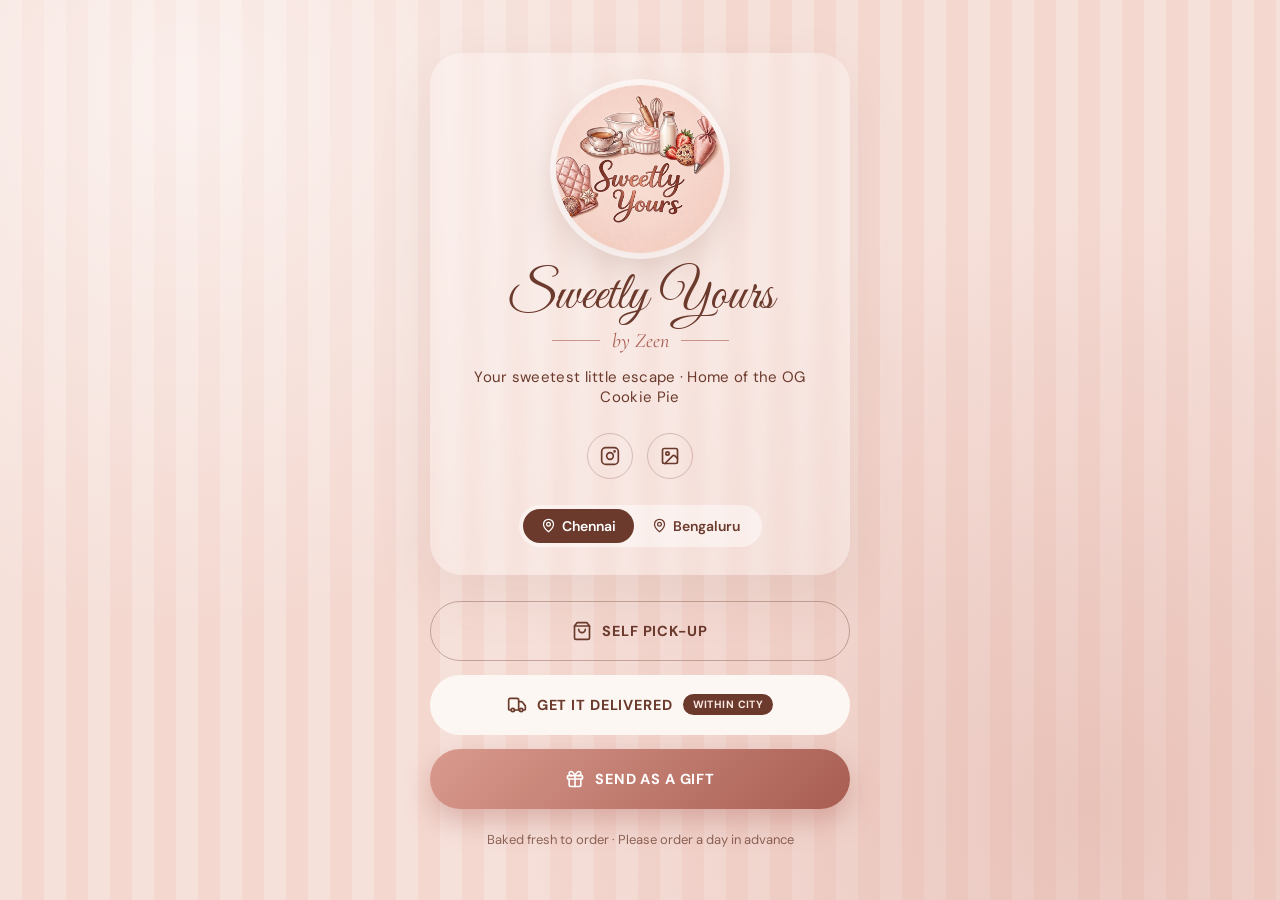
==== index.html @ 02afe691 "Add Sweetly Yours by Zeen ordering website Mobile-first static site modelled on the HKR Cafe orderin" ====
<!doctype html>
<html lang="en">
<head>
  <meta charset="utf-8">
  <meta name="viewport" content="width=device-width, initial-scale=1, viewport-fit=cover">
  <meta name="theme-color" content="#f4d8d0">
  <link rel="icon" href="assets/img/favicon.png">
  <link rel="preconnect" href="https://fonts.googleapis.com">
  <link rel="preconnect" href="https://fonts.gstatic.com" crossorigin>
  <link href="https://fonts.googleapis.com/css2?family=Cormorant+Garamond:ital,wght@0,600;0,700;1,500&family=DM+Sans:opsz,wght@9..40,400;9..40,500;9..40,600;9..40,700&family=Great+Vibes&display=swap" rel="stylesheet">
  <link rel="stylesheet" href="css/style.css">
  <title>Sweetly Yours by Zeen · Home of the OG Cookie Pie</title>
  <meta name="description" content="Sweetly Yours by Zeen: home of the OG Cookie Pie. Gooey cookie pies, cakes and handcrafted chocolates, baked fresh to order in Chennai and Bengaluru.">
  <meta property="og:title" content="Sweetly Yours by Zeen">
  <meta property="og:description" content="Your sweetest little escape. Home of the OG Cookie Pie.">
  <meta property="og:image" content="assets/img/og-cookie-pie-full.jpg">
</head>
<body data-page="landing">
  <main class="landing">
    <div class="landing__card">
      <img class="landing__logo" src="assets/img/logo.png" alt="Sweetly Yours logo">
      <h1 class="landing__name">Sweetly Yours</h1>
      <div class="landing__by">by Zeen</div>
      <p class="landing__tagline">Your sweetest little escape · Home of the OG Cookie Pie</p>
      <div class="landing__social">
        <a class="circle-btn" data-ig data-icon="instagram" href="#" target="_blank" rel="noopener" aria-label="Instagram"></a>
        <a class="circle-btn" data-icon="image" href="gallery.html" aria-label="Gallery"></a>
      </div>
      <div class="city-switch" role="group" aria-label="Choose your city"></div>
    </div>

    <nav class="mode-list" aria-label="How would you like your order?">
      <a class="mode-btn mode-btn--outline" data-mode="pickup" data-icon="bag" href="menu.html">Self Pick-up</a>
      <a class="mode-btn mode-btn--soft" data-mode="delivery" data-icon="truck" href="menu.html">Get it Delivered <span class="pill">Within city</span></a>
      <a class="mode-btn mode-btn--primary" data-mode="gift" data-icon="gift" href="menu.html">Send as a Gift</a>
    </nav>
    <p class="landing__note">Baked fresh to order · Please order a day in advance</p>
  </main>
  <script src="js/config.js"></script>
  <script src="js/app.js"></script>
</body>
</html>
---- css/style.css ----
:root {
  --blush: #f4d8d0;
  --blush-deep: #e9bfb3;
  --rose: #c77d70;
  --rose-dark: #a85d52;
  --cocoa: #6b3a2c;
  --cocoa-dark: #3f2018;
  --gold: #c9a24a;
  --cream: #fdf7f3;
  --paper: #ffffff;
  --ink: #2c1a14;
  --muted: #8a6f66;
  --line: #f0e2dc;
  --green: #2e7d32;
  --radius: 18px;
  --shadow: 0 10px 30px rgba(107, 58, 44, 0.12);
  --script: "Great Vibes", cursive;
  --serif: "Cormorant Garamond", Georgia, serif;
  --sans: "DM Sans", system-ui, -apple-system, sans-serif;
}

* { box-sizing: border-box; }
html { -webkit-text-size-adjust: 100%; scroll-behavior: smooth; }
body {
  margin: 0;
  font-family: var(--sans);
  color: var(--ink);
  background: var(--cream);
  -webkit-font-smoothing: antialiased;
}
img { max-width: 100%; display: block; }
a { color: inherit; }
button { font: inherit; color: inherit; cursor: pointer; border: 0; background: none; }
input, textarea, select { font: inherit; color: inherit; }
.icon { width: 20px; height: 20px; flex: none; }
.hidden { display: none !important; }

/* ---------- Landing ---------- */
.landing {
  min-height: 100vh;
  min-height: 100svh;
  display: flex;
  flex-direction: column;
  align-items: center;
  justify-content: center;
  padding: 40px 20px;
  text-align: center;
  background:
    radial-gradient(circle at 15% 10%, rgba(255,255,255,.55), transparent 40%),
    radial-gradient(circle at 85% 90%, rgba(199,125,112,.25), transparent 45%),
    repeating-linear-gradient(90deg, rgba(255,255,255,.22) 0 22px, transparent 22px 44px),
    var(--blush);
}
.landing__card {
  width: 100%;
  max-width: 420px;
  padding: 32px 20px 28px;
  border-radius: 32px;
  background: rgba(255, 255, 255, 0.28);
  backdrop-filter: blur(6px);
  -webkit-backdrop-filter: blur(6px);
  box-shadow: 0 20px 60px rgba(107, 58, 44, 0.08);
}
.landing__logo {
  width: 168px;
  height: 168px;
  margin: 0 auto;
  border-radius: 50%;
  box-shadow: 0 0 0 6px rgba(255,255,255,.6), 0 14px 40px rgba(107,58,44,.2);
}
.landing__name {
  margin: 18px 0 0;
  font-family: var(--script);
  font-weight: 400;
  font-size: 52px;
  line-height: 1;
  color: var(--cocoa);
}
.landing__by {
  display: flex;
  align-items: center;
  justify-content: center;
  gap: 12px;
  margin-top: 6px;
  font-family: var(--serif);
  font-style: italic;
  font-size: 20px;
  color: var(--rose-dark);
}
.landing__by::before, .landing__by::after {
  content: "";
  width: 48px;
  height: 1.5px;
  background: currentColor;
  opacity: .6;
}
.landing__tagline {
  margin: 14px 0 0;
  font-size: 15px;
  color: var(--cocoa);
  letter-spacing: .02em;
}
.landing__social {
  display: flex;
  justify-content: center;
  gap: 14px;
  margin: 26px 0 0;
}
.circle-btn {
  width: 46px;
  height: 46px;
  display: grid;
  place-items: center;
  border-radius: 50%;
  border: 1.5px solid rgba(107, 58, 44, 0.25);
  color: var(--cocoa);
  text-decoration: none;
  transition: background .2s;
}
.circle-btn:hover { background: rgba(255,255,255,.5); }

.city-switch {
  display: inline-flex;
  margin: 26px auto 0;
  padding: 4px;
  border-radius: 999px;
  background: rgba(255,255,255,.45);
}
.city-switch button {
  padding: 8px 18px;
  border-radius: 999px;
  font-size: 14px;
  font-weight: 600;
  color: var(--cocoa);
  display: inline-flex;
  align-items: center;
  gap: 6px;
}
.city-switch button[aria-pressed="true"] {
  background: var(--cocoa);
  color: #fff;
}

.mode-list {
  display: grid;
  gap: 14px;
  width: 100%;
  max-width: 420px;
  margin: 26px auto 0;
}
.mode-btn {
  display: flex;
  align-items: center;
  justify-content: center;
  gap: 10px;
  min-height: 60px;
  padding: 12px 22px;
  border-radius: 999px;
  font-weight: 700;
  font-size: 14.5px;
  letter-spacing: .06em;
  text-transform: uppercase;
  text-decoration: none;
  transition: transform .15s, box-shadow .2s;
}
.mode-btn:active { transform: scale(.98); }
.mode-btn--outline {
  border: 1.5px solid rgba(107, 58, 44, 0.35);
  color: var(--cocoa);
}
.mode-btn--soft {
  background: var(--cream);
  color: var(--cocoa);
}
.mode-btn--primary {
  color: #fff;
  background: linear-gradient(135deg, #d99a8d, var(--rose-dark));
  box-shadow: 0 12px 28px rgba(168, 93, 82, 0.35);
}
.mode-btn .pill {
  padding: 4px 10px;
  border-radius: 999px;
  background: var(--cocoa);
  color: #fbe9e3;
  font-size: 10.5px;
  letter-spacing: .04em;
}
.landing__note {
  margin: 22px 0 0;
  font-size: 13px;
  color: var(--cocoa);
  opacity: .75;
}

/* ---------- Menu header ---------- */
.topbar {
  position: sticky;
  top: 0;
  z-index: 30;
  background: var(--blush);
  background-image: repeating-linear-gradient(90deg, rgba(255,255,255,.18) 0 18px, transparent 18px 36px);
  padding: 12px 16px 0;
  box-shadow: 0 2px 12px rgba(107,58,44,.06);
}
.topbar__inner, .container {
  max-width: 980px;
  margin: 0 auto;
}
.topbar__row {
  display: flex;
  align-items: center;
  gap: 10px;
}
.brand {
  display: flex;
  align-items: center;
  gap: 10px;
  margin-right: auto;
  text-decoration: none;
  min-width: 0;
}
.brand img {
  width: 44px;
  height: 44px;
  border-radius: 50%;
  box-shadow: 0 0 0 2px rgba(255,255,255,.7);
}
.brand__text { display: flex; flex-direction: column; line-height: 1; min-width: 0; }
.brand__name { font-family: var(--script); font-size: 30px; color: var(--cocoa); white-space: nowrap; }
.brand__by { font-family: var(--serif); font-style: italic; font-size: 13px; color: var(--rose-dark); margin-top: 2px; }

.head-btn {
  height: 44px;
  min-width: 44px;
  display: inline-flex;
  align-items: center;
  justify-content: center;
  gap: 6px;
  padding: 0 12px;
  border-radius: 999px;
  background: rgba(255,255,255,.4);
  color: var(--cocoa);
  font-weight: 600;
  font-size: 14px;
  text-decoration: none;
  position: relative;
}
.head-btn--outline { background: transparent; border: 1.5px solid rgba(107,58,44,.25); }
.badge-count {
  position: absolute;
  top: -4px;
  right: -4px;
  min-width: 20px;
  height: 20px;
  padding: 0 5px;
  border-radius: 999px;
  background: var(--cocoa);
  color: #fff;
  font-size: 11px;
  font-weight: 700;
  display: grid;
  place-items: center;
}

.search-row {
  display: flex;
  gap: 10px;
  margin-top: 14px;
}
.search {
  flex: 1;
  display: flex;
  align-items: center;
  gap: 8px;
  height: 48px;
  padding: 0 16px;
  border-radius: 999px;
  background: rgba(255,255,255,.55);
  color: var(--cocoa);
}
.search input {
  flex: 1;
  min-width: 0;
  border: 0;
  outline: 0;
  background: transparent;
  font-size: 15px;
}
.search input::placeholder { color: var(--rose-dark); opacity: .8; }

.filter-wrap { position: relative; }
.filter-btn {
  width: 48px;
  height: 48px;
  display: grid;
  place-items: center;
  border-radius: 14px;
  background: rgba(255,255,255,.55);
  color: var(--cocoa);
}
.filter-btn[aria-expanded="true"] { background: var(--cocoa); color: #fff; }
.filter-menu {
  position: absolute;
  right: 0;
  top: 56px;
  width: 220px;
  padding: 8px;
  border-radius: 16px;
  background: var(--paper);
  box-shadow: var(--shadow);
  z-index: 5;
}
.filter-menu p { margin: 6px 10px; font-size: 12px; font-weight: 700; color: var(--muted); text-transform: uppercase; letter-spacing: .06em; }
.filter-menu button {
  display: flex;
  width: 100%;
  padding: 10px;
  border-radius: 10px;
  text-align: left;
  font-size: 14px;
}
.filter-menu button[aria-checked="true"] { background: var(--blush); color: var(--cocoa); font-weight: 600; }

.tabs {
  display: flex;
  gap: 10px;
  overflow-x: auto;
  padding: 14px 0;
  scrollbar-width: none;
}
.tabs::-webkit-scrollbar { display: none; }
.tab {
  flex: none;
  padding: 10px 20px;
  border-radius: 999px;
  border: 1.5px solid rgba(255,255,255,.75);
  color: #fff;
  font-weight: 600;
  font-size: 14.5px;
  background: rgba(168,93,82,.72);
}
.tab[aria-selected="true"] { background: #fff; color: var(--cocoa); border-color: #fff; }

/* ---------- Banner slider ---------- */
main { padding: 16px; }
.slider { position: relative; margin-top: 4px; }
.slides {
  display: flex;
  overflow-x: auto;
  scroll-snap-type: x mandatory;
  border-radius: var(--radius);
  scrollbar-width: none;
}
.slides::-webkit-scrollbar { display: none; }
.slide {
  flex: 0 0 100%;
  scroll-snap-align: start;
  display: grid;
  grid-template-columns: 1.3fr 1fr;
  min-height: 200px;
  background:
    repeating-linear-gradient(90deg, #fbe7e1 0 26px, #fff6f3 26px 52px);
  text-decoration: none;
  cursor: pointer;
  text-align: left;
}
.slide__text {
  padding: 22px 18px 22px 22px;
  display: flex;
  flex-direction: column;
  justify-content: center;
}
.slide__eyebrow { font-size: 11.5px; font-weight: 700; letter-spacing: .08em; text-transform: uppercase; color: var(--rose-dark); }
.slide__title { margin: 6px 0; font-family: var(--script); font-size: 40px; line-height: 1; color: var(--cocoa); font-weight: 400; }
.slide__desc { margin: 0; font-size: 13.5px; color: var(--cocoa); }
.slide__cta { margin-top: 12px; align-self: flex-start; padding: 7px 14px; border-radius: 999px; background: var(--cocoa); color: #fff; font-size: 12.5px; font-weight: 700; letter-spacing: .04em; }
.slide__img { position: relative; overflow: hidden; }
.slide__img img { position: absolute; inset: 0; width: 100%; height: 100%; object-fit: cover; }
.dots { display: flex; justify-content: center; gap: 6px; margin-top: 10px; }
.dots span { width: 6px; height: 6px; border-radius: 3px; background: var(--blush-deep); transition: width .2s; }
.dots span.on { width: 18px; background: var(--rose-dark); }

.mode-chip-row { display: flex; align-items: center; gap: 12px; margin: 18px 0 6px; flex-wrap: wrap; }
.mode-chip {
  display: inline-flex;
  align-items: center;
  gap: 8px;
  padding: 9px 16px;
  border-radius: 999px;
  border: 1.5px solid var(--blush-deep);
  background: #fff3ef;
  color: var(--rose-dark);
  font-weight: 700;
  font-size: 13.5px;
  letter-spacing: .05em;
  text-transform: uppercase;
}
.link { color: var(--muted); font-size: 14px; text-decoration: underline; text-underline-offset: 3px; }

/* ---------- Menu sections ---------- */
.section { margin-top: 26px; }
.section__head {
  display: flex;
  align-items: center;
  width: 100%;
  padding: 8px 0;
  text-align: left;
}
.section__title { margin: 0; font-family: var(--serif); font-size: 28px; font-weight: 700; color: var(--ink); }
.section__count { margin-left: auto; color: var(--muted); font-size: 15px; display: inline-flex; align-items: center; gap: 10px; }
.section__count svg { transition: transform .2s; }
.section.collapsed .section__count svg { transform: rotate(-90deg); }
.section.collapsed .cards { display: none; }
.cards { display: grid; gap: 16px; margin-top: 10px; }
@media (min-width: 760px) { .cards { grid-template-columns: 1fr 1fr; } }

.card {
  display: flex;
  gap: 14px;
  padding: 18px;
  border-radius: var(--radius);
  background: var(--paper);
  border: 1px solid var(--line);
  scroll-margin-top: 220px;
}
.card.flash { animation: flash 1.4s ease; }
@keyframes flash { 0%, 60% { box-shadow: 0 0 0 3px var(--rose); } 100% { box-shadow: 0 0 0 0 transparent; } }
.card__body { flex: 1; min-width: 0; display: flex; flex-direction: column; }
.tag {
  align-self: flex-start;
  display: inline-flex;
  align-items: center;
  gap: 4px;
  padding: 4px 8px;
  border-radius: 6px;
  font-size: 12px;
  font-weight: 700;
  letter-spacing: .04em;
  text-transform: uppercase;
  margin-bottom: 8px;
}
.tag svg { width: 14px; height: 14px; }
.tag--bestseller { background: #fde8e6; color: #c0392b; }
.tag--new { background: #fff1e0; color: #d35400; }
.tag--gifting { background: #f3e5f5; color: #7b1fa2; }
.tag--signature { background: #f8efd9; color: #9a7520; }
.card__name { margin: 0; font-size: 17.5px; font-weight: 600; line-height: 1.3; }
.card__desc {
  margin: 6px 0 0;
  color: var(--muted);
  font-size: 14.5px;
  line-height: 1.5;
  display: -webkit-box;
  -webkit-line-clamp: 2;
  -webkit-box-orient: vertical;
  overflow: hidden;
}
.card__price { margin-top: auto; padding-top: 12px; display: flex; align-items: center; gap: 8px; flex-wrap: wrap; }
.price { font-size: 19px; font-weight: 700; }
.price-to { color: var(--muted); font-size: 15px; }
.opts-tag { padding: 3px 9px; border-radius: 6px; background: #fdecea; color: var(--rose); font-size: 13px; font-weight: 600; }
.card__media { position: relative; flex: none; width: 140px; padding-bottom: 18px; }
.card__media img {
  width: 140px;
  height: 140px;
  object-fit: cover;
  border-radius: 14px;
  background: var(--blush);
  cursor: pointer;
}
.add-btn {
  position: absolute;
  left: 50%;
  bottom: 0;
  transform: translateX(-50%);
  width: 108px;
  height: 40px;
  border-radius: 999px;
  background: #fff;
  border: 1.5px solid var(--rose);
  color: var(--rose);
  font-weight: 700;
  letter-spacing: .06em;
  box-shadow: 0 4px 12px rgba(199,125,112,.18);
}
.add-btn:hover { background: #fff3ef; }
.add-btn .in-cart { font-size: 12px; }
.empty { margin: 40px 0; text-align: center; color: var(--muted); }

@media (max-width: 400px) {
  .card { padding: 14px; gap: 10px; }
  .card__media, .card__media img { width: 118px; }
  .card__media img { height: 118px; }
  .add-btn { width: 96px; }
  .brand__name { font-size: 26px; }
  .head-btn span.lbl { display: none; }
}

/* ---------- Floating cart bar ---------- */
.cart-bar {
  position: fixed;
  left: 16px;
  right: 16px;
  bottom: 16px;
  z-index: 25;
  max-width: 560px;
  margin: 0 auto;
  display: flex;
  align-items: center;
  justify-content: space-between;
  padding: 14px 20px;
  border-radius: 18px;
  background: var(--cocoa);
  color: #fff;
  box-shadow: 0 14px 34px rgba(63,32,24,.35);
  font-weight: 600;
}
.cart-bar small { display: block; font-weight: 400; opacity: .8; font-size: 12.5px; }
.cart-bar__go { display: inline-flex; align-items: center; gap: 6px; }
body.has-cart-bar footer { padding-bottom: 110px; }

/* ---------- Sheets / modals ---------- */
.overlay {
  position: fixed;
  inset: 0;
  z-index: 50;
  background: rgba(44, 26, 20, 0.5);
  display: flex;
  align-items: flex-end;
  justify-content: center;
  animation: fade .2s ease;
}
@keyframes fade { from { opacity: 0; } }
@keyframes up { from { transform: translateY(40px); opacity: .4; } }
.sheet {
  width: 100%;
  max-width: 560px;
  max-height: 92vh;
  max-height: 92svh;
  display: flex;
  flex-direction: column;
  border-radius: 24px 24px 0 0;
  background: var(--paper);
  animation: up .25s ease;
}
@media (min-width: 640px) {
  .overlay { align-items: center; padding: 20px; }
  .sheet { border-radius: 24px; }
}
.sheet__head {
  display: flex;
  align-items: center;
  gap: 10px;
  padding: 18px 20px 12px;
  border-bottom: 1px solid var(--line);
}
.sheet__head h2 { margin: 0; font-family: var(--serif); font-size: 26px; flex: 1; }
.close-btn { width: 38px; height: 38px; display: grid; place-items: center; border-radius: 50%; background: var(--cream); }
.sheet__body { padding: 16px 20px; overflow-y: auto; flex: 1; }
.sheet__foot { padding: 14px 20px calc(14px + env(safe-area-inset-bottom)); border-top: 1px solid var(--line); }

.product-hero { width: 100%; aspect-ratio: 16 / 10; object-fit: cover; border-radius: 16px; }
.product-desc { color: var(--muted); line-height: 1.55; font-size: 14.5px; }
.opt-group { margin-top: 18px; }
.opt-group h3 { margin: 0 0 10px; font-size: 15px; display: flex; justify-content: space-between; }
.opt-group h3 small { color: var(--muted); font-weight: 500; font-size: 12px; }
.opt {
  display: flex;
  align-items: center;
  gap: 12px;
  padding: 12px 14px;
  border: 1.5px solid var(--line);
  border-radius: 14px;
  margin-bottom: 8px;
  cursor: pointer;
}
.opt:has(input:checked) { border-color: var(--rose); background: #fff7f4; }
.opt input { accent-color: var(--rose-dark); width: 18px; height: 18px; margin: 0; }
.opt span { flex: 1; }
.opt b { font-weight: 600; }

.qty { display: inline-flex; align-items: center; border: 1.5px solid var(--blush-deep); border-radius: 999px; }
.qty button { width: 38px; height: 38px; font-size: 20px; color: var(--rose-dark); }
.qty span { min-width: 26px; text-align: center; font-weight: 700; }
.qty--sm button { width: 32px; height: 32px; font-size: 18px; }
.foot-row { display: flex; align-items: center; gap: 12px; }
.btn {
  flex: 1;
  display: inline-flex;
  align-items: center;
  justify-content: center;
  gap: 8px;
  min-height: 52px;
  padding: 0 20px;
  border-radius: 999px;
  background: var(--cocoa);
  color: #fff;
  font-weight: 700;
  font-size: 15px;
  text-decoration: none;
}
.btn--wa { background: #1f9d55; }
.btn--ig { background: linear-gradient(90deg, #c13584, #e1306c, #f77737); }
.btn:disabled { opacity: .5; cursor: not-allowed; }

.cart-item { display: flex; gap: 12px; padding: 12px 0; border-bottom: 1px solid var(--line); }
.cart-item img { width: 64px; height: 64px; border-radius: 12px; object-fit: cover; }
.cart-item__info { flex: 1; min-width: 0; }
.cart-item__name { margin: 0; font-weight: 600; font-size: 15px; }
.cart-item__opts { margin: 2px 0 8px; color: var(--muted); font-size: 13px; }
.cart-item__row { display: flex; align-items: center; justify-content: space-between; }
.summary { display: flex; justify-content: space-between; margin: 14px 0 4px; font-size: 16px; font-weight: 700; }
.fine { color: var(--muted); font-size: 12.5px; line-height: 1.5; margin: 4px 0 0; }

.form { display: grid; gap: 12px; margin-top: 18px; }
.form h3 { margin: 8px 0 0; font-family: var(--serif); font-size: 22px; }
.field { display: grid; gap: 6px; }
.field label { font-size: 13px; font-weight: 600; color: var(--cocoa); }
.field input, .field textarea, .field select {
  width: 100%;
  padding: 12px 14px;
  border: 1.5px solid var(--line);
  border-radius: 12px;
  background: var(--cream);
  outline: 0;
  font-size: 15px;
}
.field input:focus, .field textarea:focus, .field select:focus { border-color: var(--rose); background: #fff; }
.field textarea { min-height: 70px; resize: vertical; }
.field-row { display: grid; grid-template-columns: 1fr 1fr; gap: 12px; }
.seg { display: flex; gap: 6px; flex-wrap: wrap; }
.seg button { padding: 9px 14px; border-radius: 999px; border: 1.5px solid var(--line); font-size: 13.5px; font-weight: 600; color: var(--cocoa); }
.seg button[aria-pressed="true"] { border-color: var(--cocoa); background: var(--cocoa); color: #fff; }
.error { color: #c0392b; font-size: 13px; margin: 0; }

.toast {
  position: fixed;
  left: 50%;
  bottom: 90px;
  z-index: 60;
  transform: translateX(-50%);
  padding: 12px 18px;
  border-radius: 999px;
  background: var(--ink);
  color: #fff;
  font-size: 14px;
  box-shadow: var(--shadow);
  animation: up .2s ease;
  max-width: calc(100% - 32px);
  text-align: center;
}

/* ---------- Footer ---------- */
footer {
  margin-top: 40px;
  padding: 32px 20px 24px;
  background: var(--paper);
  border-top: 1px solid var(--line);
  font-size: 14.5px;
}
.foot-brand { display: flex; align-items: center; gap: 10px; text-decoration: none; }
.foot-brand img { width: 48px; height: 48px; border-radius: 50%; }
.foot-grid { display: grid; grid-template-columns: 1fr 1fr; gap: 24px; margin-top: 22px; }
@media (max-width: 520px) { .foot-grid { grid-template-columns: 1fr; } }
.foot-grid h4, .foot-contact h4 { margin: 0 0 8px; font-size: 13px; letter-spacing: .08em; text-transform: uppercase; color: var(--muted); }
.foot-grid p { margin: 0; color: var(--muted); line-height: 1.6; }
.foot-contact { margin-top: 22px; }
.foot-links { display: flex; flex-wrap: wrap; gap: 10px 22px; margin-top: 10px; }
.foot-links a { display: inline-flex; align-items: center; gap: 6px; color: var(--rose-dark); text-decoration: none; }
.foot-links--muted a { color: var(--muted); font-size: 13.5px; }
.foot-bottom {
  display: flex;
  justify-content: space-between;
  flex-wrap: wrap;
  gap: 8px;
  margin-top: 22px;
  padding-top: 16px;
  border-top: 1px solid var(--line);
  color: var(--muted);
  font-size: 13.5px;
}

/* ---------- Gallery & policies ---------- */
.page-title { font-family: var(--script); font-weight: 400; font-size: 48px; color: var(--cocoa); margin: 10px 0 4px; }
.page-sub { margin: 0 0 20px; color: var(--muted); }
.gallery { columns: 2 220px; column-gap: 12px; }
.gallery button { display: block; width: 100%; margin-bottom: 12px; break-inside: avoid; border-radius: 16px; overflow: hidden; }
.gallery img { width: 100%; transition: transform .3s; }
.gallery button:hover img { transform: scale(1.03); }
.lightbox { position: fixed; inset: 0; z-index: 60; background: rgba(20,10,8,.9); display: grid; place-items: center; padding: 20px; }
.lightbox img { max-height: 90vh; border-radius: 12px; }
.lightbox .close-btn { position: absolute; top: 16px; right: 16px; }
.policy { background: var(--paper); border: 1px solid var(--line); border-radius: var(--radius); padding: 20px; margin-bottom: 16px; scroll-margin-top: 100px; }
.policy h2 { margin: 0 0 8px; font-family: var(--serif); font-size: 26px; }
.policy p, .policy li { color: var(--muted); line-height: 1.65; }
.back-link { display: inline-flex; align-items: center; gap: 6px; color: var(--cocoa); font-weight: 600; text-decoration: none; }
.cart-bar__go svg { order: 2; }
.sheet__foot > .btn { width: 100%; }
@media (max-width: 480px) {
  .slide { min-height: 180px; }
  .slide__text { padding: 18px 12px 18px 16px; }
  .slide__title { font-size: 32px; }
  .slide__desc { font-size: 12.5px; }
}
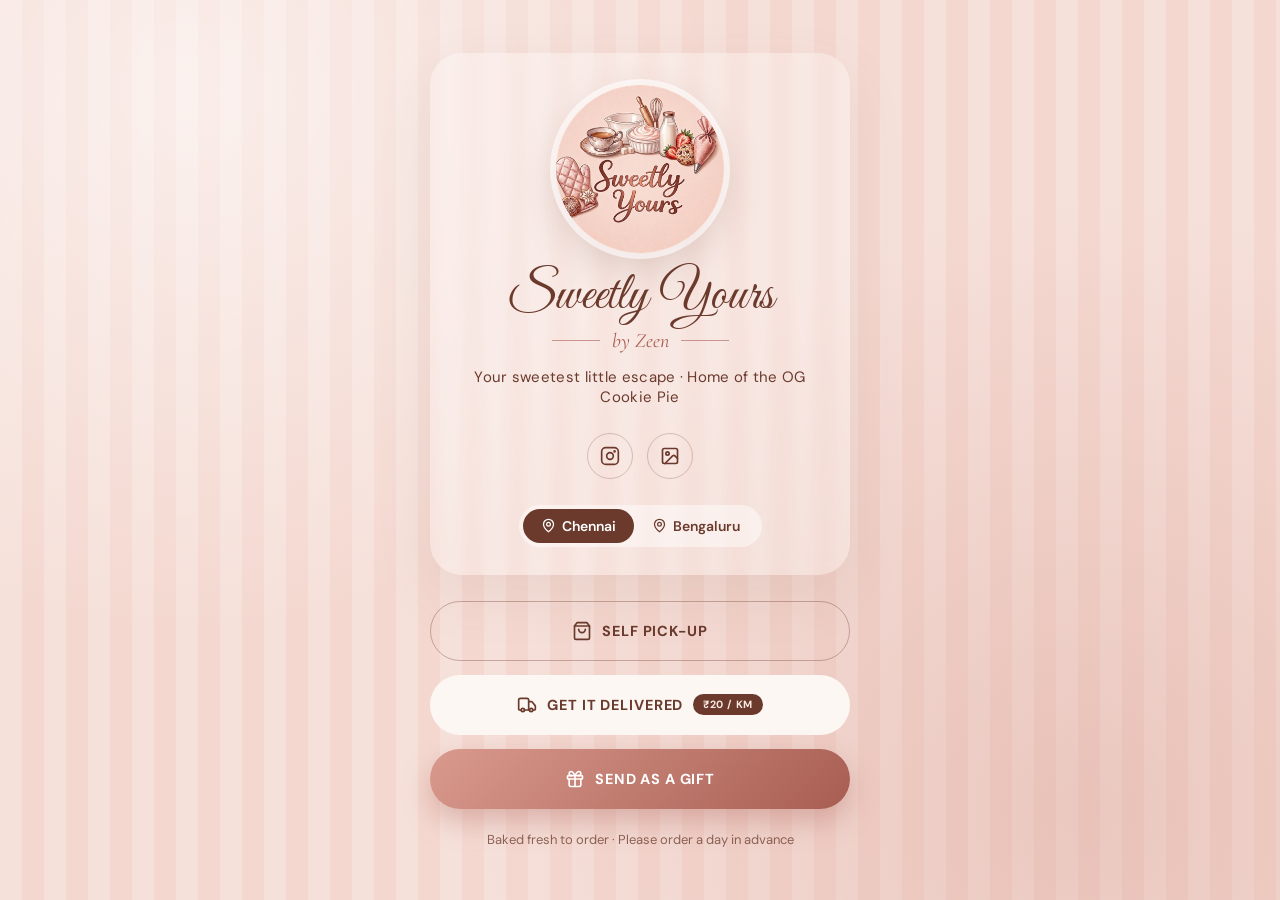
==== commit 3568cdca: "Add distance-based delivery charge with map location picker Customers pin their delivery spot (searc" ====
--- a/index.html
+++ b/index.html
@@ -31,7 +31,7 @@
 
     <nav class="mode-list" aria-label="How would you like your order?">
       <a class="mode-btn mode-btn--outline" data-mode="pickup" data-icon="bag" href="menu.html">Self Pick-up</a>
-      <a class="mode-btn mode-btn--soft" data-mode="delivery" data-icon="truck" href="menu.html">Get it Delivered <span class="pill">Within city</span></a>
+      <a class="mode-btn mode-btn--soft" data-mode="delivery" data-icon="truck" href="menu.html">Get it Delivered <span class="pill" data-rate-pill>₹20 / km</span></a>
       <a class="mode-btn mode-btn--primary" data-mode="gift" data-icon="gift" href="menu.html">Send as a Gift</a>
     </nav>
     <p class="landing__note">Baked fresh to order · Please order a day in advance</p>
--- a/css/style.css
+++ b/css/style.css
@@ -702,3 +702,24 @@
   .slide__title { font-size: 32px; }
   .slide__desc { font-size: 12.5px; }
 }
+
+/* ---------- Delivery location picker ---------- */
+.summary--sub { margin: 6px 0 0; font-size: 14.5px; font-weight: 500; color: var(--muted); }
+.summary--sub + .summary:not(.summary--sub) { margin-top: 8px; padding-top: 10px; border-top: 1px dashed var(--line); }
+.loc-search { display: flex; gap: 8px; }
+.loc-search input { flex: 1; min-width: 0; }
+.loc-btn { width: 48px; flex: none; display: grid; place-items: center; border-radius: 12px; background: var(--cocoa); color: #fff; }
+.loc-results { display: grid; gap: 4px; padding: 6px; border: 1.5px solid var(--line); border-radius: 12px; background: #fff; }
+.loc-results button { display: flex; gap: 8px; align-items: flex-start; padding: 8px; border-radius: 8px; text-align: left; font-size: 13.5px; line-height: 1.4; }
+.loc-results button:hover { background: var(--cream); }
+.loc-results svg { width: 16px; height: 16px; margin-top: 2px; color: var(--rose); }
+.loc-results .fine { margin: 4px 6px; }
+.loc-gps { justify-self: start; display: inline-flex; align-items: center; gap: 6px; padding: 8px 14px; border-radius: 999px; border: 1.5px solid var(--blush-deep); color: var(--rose-dark); font-weight: 600; font-size: 13.5px; }
+.loc-gps svg { width: 16px; height: 16px; }
+.map { height: 240px; border-radius: 14px; overflow: hidden; background: var(--blush); border: 1.5px solid var(--line); z-index: 0; }
+.loc-info { margin: 0; font-size: 13.5px; line-height: 1.5; color: var(--cocoa); }
+.loc-info span { color: var(--muted); }
+.map-pin { color: var(--rose-dark); }
+.map-pin svg { width: 36px; height: 36px; fill: #fff; filter: drop-shadow(0 2px 3px rgba(0,0,0,.35)); }
+.map-kitchen { display: grid; place-items: center; border-radius: 50%; background: var(--cocoa); color: #fff; box-shadow: 0 0 0 3px #fff, 0 2px 6px rgba(0,0,0,.3); }
+.map-kitchen svg { width: 18px; height: 18px; }
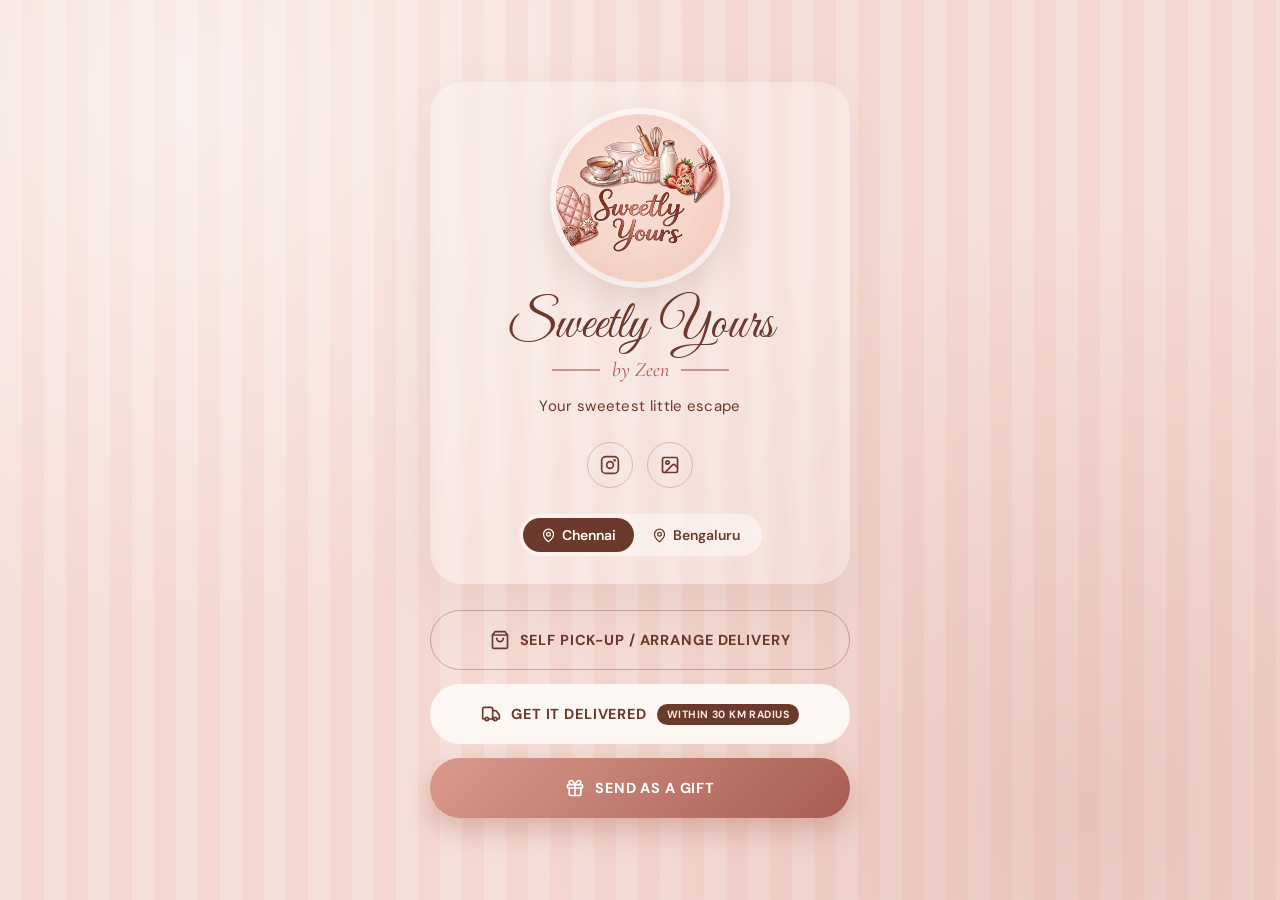
==== commit 83518331: "Apply Zeen's requested changes - Home: Self Pick-up / Arrange Delivery, 'Within 30 km radius' badge," ====
--- a/index.html
+++ b/index.html
@@ -21,7 +21,7 @@
       <img class="landing__logo" src="assets/img/logo.png" alt="Sweetly Yours logo">
       <h1 class="landing__name">Sweetly Yours</h1>
       <div class="landing__by">by Zeen</div>
-      <p class="landing__tagline">Your sweetest little escape · Home of the OG Cookie Pie</p>
+      <p class="landing__tagline">Your sweetest little escape</p>
       <div class="landing__social">
         <a class="circle-btn" data-ig data-icon="instagram" href="#" target="_blank" rel="noopener" aria-label="Instagram"></a>
         <a class="circle-btn" data-icon="image" href="gallery.html" aria-label="Gallery"></a>
@@ -30,11 +30,10 @@
     </div>
 
     <nav class="mode-list" aria-label="How would you like your order?">
-      <a class="mode-btn mode-btn--outline" data-mode="pickup" data-icon="bag" href="menu.html">Self Pick-up</a>
-      <a class="mode-btn mode-btn--soft" data-mode="delivery" data-icon="truck" href="menu.html">Get it Delivered <span class="pill" data-rate-pill>₹20 / km</span></a>
+      <a class="mode-btn mode-btn--outline" data-mode="pickup" data-icon="bag" href="menu.html">Self Pick-up / Arrange Delivery</a>
+      <a class="mode-btn mode-btn--soft" data-mode="delivery" data-icon="truck" href="menu.html">Get it Delivered <span class="pill" data-rate-pill>Within 30 km radius</span></a>
       <a class="mode-btn mode-btn--primary" data-mode="gift" data-icon="gift" href="menu.html">Send as a Gift</a>
     </nav>
-    <p class="landing__note">Baked fresh to order · Please order a day in advance</p>
   </main>
   <script src="js/config.js"></script>
   <script src="js/app.js"></script>
--- a/css/style.css
+++ b/css/style.css
@@ -716,10 +716,173 @@
 .loc-results .fine { margin: 4px 6px; }
 .loc-gps { justify-self: start; display: inline-flex; align-items: center; gap: 6px; padding: 8px 14px; border-radius: 999px; border: 1.5px solid var(--blush-deep); color: var(--rose-dark); font-weight: 600; font-size: 13.5px; }
 .loc-gps svg { width: 16px; height: 16px; }
-.map { height: 240px; border-radius: 14px; overflow: hidden; background: var(--blush); border: 1.5px solid var(--line); z-index: 0; }
 .loc-info { margin: 0; font-size: 13.5px; line-height: 1.5; color: var(--cocoa); }
 .loc-info span { color: var(--muted); }
-.map-pin { color: var(--rose-dark); }
-.map-pin svg { width: 36px; height: 36px; fill: #fff; filter: drop-shadow(0 2px 3px rgba(0,0,0,.35)); }
-.map-kitchen { display: grid; place-items: center; border-radius: 50%; background: var(--cocoa); color: #fff; box-shadow: 0 0 0 3px #fff, 0 2px 6px rgba(0,0,0,.3); }
-.map-kitchen svg { width: 18px; height: 18px; }
+
+/* ---------- Order placed sheet ---------- */
+.sent { text-align: center; padding: 8px 0 4px; }
+.sent__icon { width: 64px; height: 64px; margin: 0 auto; display: grid; place-items: center; border-radius: 50%; background: var(--blush); color: var(--cocoa); }
+.sent__icon svg { width: 30px; height: 30px; }
+.sent h3 { margin: 14px 0 4px; font-family: var(--serif); font-size: 28px; }
+.sent__id { margin: 0 0 8px; font-size: 15px; }
+.sent__id b { letter-spacing: .04em; color: var(--cocoa); }
+.sent__track { display: inline-flex; align-items: center; gap: 8px; margin-top: 14px; padding: 10px 16px; border-radius: 999px; border: 1.5px solid var(--blush-deep); color: var(--rose-dark); font-weight: 600; text-decoration: none; }
+.btn--light { background: var(--cream); color: var(--cocoa); border: 1.5px solid var(--line); }
+.chip-btn { display: inline-flex; align-items: center; gap: 6px; padding: 9px 14px; border-radius: 999px; border: 1.5px solid var(--line); background: #fff; color: var(--cocoa); font-weight: 600; font-size: 13.5px; text-decoration: none; }
+.chip-btn svg { width: 16px; height: 16px; }
+.chip-btn--wa { border-color: #1f9d55; color: #1f9d55; }
+.sr { position: absolute; width: 1px; height: 1px; overflow: hidden; clip: rect(0 0 0 0); }
+
+/* ---------- Order status page ---------- */
+.track { padding-top: 20px; max-width: 640px; }
+.track-status { text-align: center; padding: 28px 20px; border-radius: 24px; background: repeating-linear-gradient(90deg, #fbe7e1 0 26px, #fff6f3 26px 52px); }
+.track-status__icon { width: 72px; height: 72px; margin: 0 auto; display: grid; place-items: center; border-radius: 50%; background: var(--cocoa); color: #fff; box-shadow: 0 0 0 6px rgba(255,255,255,.8); }
+.track-status__icon svg { width: 34px; height: 34px; }
+.track-status--placed .track-status__icon { background: var(--gold); }
+.track-status--completed .track-status__icon { background: var(--rose-dark); }
+.track-status--cancelled { background: #f6efed; }
+.track-status--cancelled .track-status__icon { background: #9e8a84; }
+.track-status__id { margin: 14px 0 0; font-size: 12.5px; font-weight: 700; letter-spacing: .08em; text-transform: uppercase; color: var(--rose-dark); }
+.track-status h1 { margin: 4px 0 6px; font-family: var(--script); font-weight: 400; font-size: 46px; line-height: 1.1; color: var(--cocoa); }
+.track-status p { margin: 0; color: var(--cocoa); }
+.owner-note { margin: 16px auto 0; max-width: 440px; padding: 12px 16px; border-radius: 14px; background: #fff; text-align: left; color: var(--ink); font-size: 14.5px; line-height: 1.5; }
+.owner-note b { display: block; font-size: 12px; letter-spacing: .06em; text-transform: uppercase; color: var(--rose-dark); margin-bottom: 4px; }
+
+.steps { list-style: none; margin: 22px 0 0; padding: 0 4px; }
+.steps li { position: relative; display: flex; align-items: flex-start; gap: 14px; padding-bottom: 18px; color: var(--muted); }
+.steps li:not(:last-child)::before { content: ""; position: absolute; left: 15px; top: 32px; bottom: 0; width: 2px; background: var(--line); }
+.steps li.done:not(:last-child)::before { background: var(--rose); }
+.steps__dot { flex: none; width: 32px; height: 32px; display: grid; place-items: center; border-radius: 50%; background: #fff; border: 2px solid var(--line); }
+.steps__dot svg { width: 16px; height: 16px; }
+.steps li.done .steps__dot { background: var(--rose); border-color: var(--rose); color: #fff; }
+.steps li.current .steps__dot { background: var(--cocoa); border-color: var(--cocoa); color: #fff; box-shadow: 0 0 0 5px var(--blush); }
+.steps li.current, .steps li.done { color: var(--ink); }
+.steps__label { padding-top: 5px; font-weight: 600; font-size: 15px; }
+.steps__label small { display: block; font-weight: 400; font-size: 12.5px; color: var(--muted); margin-top: 2px; }
+.track-actions { display: flex; flex-wrap: wrap; gap: 8px; margin: 4px 0 18px; }
+.track-card { padding: 20px; border-radius: var(--radius); background: var(--paper); border: 1px solid var(--line); }
+.track-card h2 { margin: 0; font-family: var(--serif); font-size: 26px; }
+.track-item { display: flex; justify-content: space-between; gap: 12px; padding: 10px 0; border-bottom: 1px solid var(--line); font-size: 15px; }
+.track-item small { display: block; color: var(--muted); font-size: 13px; margin-top: 2px; }
+.track-meta { margin: 16px 0 0; display: grid; gap: 10px; }
+.track-meta div { display: grid; grid-template-columns: 92px 1fr; gap: 10px; font-size: 14px; }
+.track-meta dt { color: var(--muted); }
+.track-meta dd { margin: 0; overflow-wrap: anywhere; }
+.track-foot { display: grid; gap: 10px; margin-top: 18px; }
+.my-orders { display: grid; gap: 10px; }
+.my-order { display: flex; align-items: center; gap: 12px; padding: 14px 16px; border-radius: 16px; background: #fff; border: 1px solid var(--line); text-decoration: none; color: var(--cocoa); }
+.my-order__main { flex: 1; display: grid; }
+.my-order__main small { color: var(--muted); font-size: 13px; }
+
+/* ---------- Owner dashboard ---------- */
+body[data-page="admin"] main { padding-top: 6px; max-width: 760px; }
+.login { max-width: 420px; margin: 30px auto; }
+.ad-tabs .tab { background: #fff; color: var(--cocoa); border-color: var(--line); }
+.ad-tabs .tab span { margin-left: 4px; padding: 1px 7px; border-radius: 999px; background: var(--blush); font-size: 12px; }
+.ad-tabs .tab[aria-selected="true"] { background: var(--cocoa); color: #fff; border-color: var(--cocoa); }
+.ad-tabs .tab[aria-selected="true"] span { background: rgba(255,255,255,.2); }
+.ad-list { display: grid; gap: 14px; }
+.ad-card { padding: 16px; border-radius: var(--radius); background: #fff; border: 1px solid var(--line); border-left: 5px solid var(--line); }
+.ad-card--placed { border-left-color: var(--gold); }
+.ad-card--confirmed, .ad-card--baking { border-left-color: var(--rose); }
+.ad-card--ready { border-left-color: var(--cocoa); }
+.ad-card--completed, .ad-card--cancelled { opacity: .8; }
+.ad-card__head { display: flex; align-items: center; justify-content: space-between; gap: 10px; }
+.ad-card__head b { letter-spacing: .04em; }
+.status-pill { display: inline-flex; align-items: center; gap: 5px; padding: 4px 10px; border-radius: 999px; font-size: 12.5px; font-weight: 700; background: var(--blush); color: var(--cocoa); }
+.status-pill svg { width: 14px; height: 14px; }
+.status-pill--placed { background: #fbf0d6; color: #8a6514; }
+.status-pill--completed { background: #e7f4ea; color: var(--green); }
+.status-pill--cancelled { background: #eee; color: #777; }
+.ad-who, .ad-when, .ad-total { margin: 6px 0 0; font-size: 14.5px; }
+.ad-who a { color: var(--rose-dark); }
+.ad-total small { color: var(--muted); margin-left: 6px; }
+.ad-details, .ad-edit { margin-top: 12px; padding-top: 10px; border-top: 1px dashed var(--line); }
+.ad-details summary, .ad-edit summary { cursor: pointer; font-weight: 600; color: var(--rose-dark); font-size: 14px; }
+.ad-details .link { display: inline-block; margin-top: 12px; }
+.ad-edit .field { margin-top: 10px; }
+.ad-edit .btn { margin-top: 10px; width: 100%; }
+.ad-actions { display: flex; gap: 10px; margin-top: 14px; }
+.ad-actions .btn { min-height: 46px; }
+.ad-select select { height: 46px; padding: 0 12px; border-radius: 999px; border: 1.5px solid var(--line); background: var(--cream); font-weight: 600; color: var(--cocoa); }
+.ad-actions .btn { white-space: nowrap; }
+.ad-actions .btn + .ad-select { flex: 0 1 160px; min-width: 0; }
+.ad-actions .btn + .ad-select select { width: 100%; }
+.ad-actions .ad-select:only-child, .ad-actions .ad-select:only-child select { width: 100%; }
+.ad-notify { margin-top: 14px; padding: 12px; border-radius: 14px; background: var(--cream); }
+.ad-notify p { margin: 0 0 8px; font-size: 13px; color: var(--muted); }
+.ad-notify__btns { display: flex; flex-wrap: wrap; gap: 8px; }
+
+/* ---------- UPI payment ---------- */
+.pay { margin-top: 16px; padding: 18px; border-radius: var(--radius); background: #fff; border: 1.5px solid var(--blush-deep); display: grid; gap: 14px; }
+.pay__head { display: flex; gap: 12px; align-items: flex-start; }
+.pay__head > svg { flex: none; width: 40px; height: 40px; padding: 9px; border-radius: 50%; background: var(--blush); color: var(--cocoa); }
+.pay__head h2 { margin: 0; font-family: var(--serif); font-size: 24px; }
+.pay__head h2 small { font-family: var(--sans); font-size: 13px; font-weight: 500; color: var(--muted); }
+.pay__head p { margin: 2px 0 0; color: var(--muted); font-size: 14px; line-height: 1.5; }
+.pay--paid { border-color: #b9dfc2; background: #f3faf5; }
+.pay--paid .pay__head > svg { background: var(--green); color: #fff; }
+.pay--submitted .pay__head > svg { background: #fbf0d6; color: #8a6514; }
+.pay--wait { border-style: dashed; }
+.btn--upi { background: linear-gradient(90deg, #5f259f, #097939); }
+.pay__qr-wrap { text-align: center; }
+.pay__qr, .pay__qr-img { width: 216px; margin: 0 auto; padding: 8px; background: #fff; border-radius: 12px; border: 1px solid var(--line); }
+.pay__qr img, .pay__qr canvas { margin: 0 auto; }
+.pay__more summary { cursor: pointer; font-weight: 600; color: var(--rose-dark); font-size: 14px; }
+.pay__more[open] summary { margin-bottom: 12px; }
+.pay__more .fine { text-align: center; }
+.pay__id { display: flex; align-items: center; justify-content: space-between; gap: 10px; padding: 10px 12px; border-radius: 12px; background: var(--cream); font-size: 14px; overflow-wrap: anywhere; }
+.pay__form { display: grid; gap: 8px; }
+.pay__form label { font-size: 13px; font-weight: 600; color: var(--cocoa); }
+.pay__form input { padding: 12px 14px; border: 1.5px solid var(--line); border-radius: 12px; background: var(--cream); outline: 0; font-size: 15px; }
+.pay__form input:focus { border-color: var(--rose); background: #fff; }
+.ad-pay { display: flex; align-items: center; flex-wrap: wrap; gap: 8px 10px; margin-top: 10px; padding: 10px 12px; border-radius: 12px; background: var(--cream); font-size: 14px; }
+.ad-pay__info { flex: 1; min-width: 120px; }
+.ad-pay--submitted { background: #fdf6e3; }
+.ad-pay--paid { background: #f3faf5; }
+.ad-pay__hint { margin: 6px 2px 0; }
+.status-pill--pay-unpaid { background: #f6efed; color: #8a6f66; }
+.status-pill--pay-submitted { background: #fbf0d6; color: #8a6514; }
+.status-pill--pay-paid { background: #e7f4ea; color: var(--green); }
+.chip-btn { white-space: nowrap; flex: none; }
+
+/* ---------- Prep info, slots, add-ons, store address ---------- */
+.prep-info { margin-top: 14px; padding: 14px; border-radius: 14px; background: var(--cream); border: 1px solid var(--line); font-size: 14px; }
+.prep-info > div:first-child { display: flex; flex-wrap: wrap; gap: 8px 18px; color: var(--cocoa); }
+.prep-info > div:first-child span { display: inline-flex; align-items: center; gap: 6px; }
+.prep-info svg { width: 16px; height: 16px; color: var(--rose-dark); }
+.prep-info p { margin: 10px 0 0; color: var(--muted); line-height: 1.5; font-size: 13.5px; }
+.prep-info__links { display: flex; gap: 16px; margin-top: 8px; }
+.prep-info__links a { display: inline-flex; align-items: center; gap: 6px; color: var(--rose-dark); font-weight: 600; text-decoration: none; font-size: 13.5px; }
+.slots { display: grid; grid-template-columns: repeat(2, 1fr); gap: 8px; }
+@media (min-width: 480px) { .slots { grid-template-columns: repeat(4, 1fr); } }
+.slot { padding: 10px 6px; border-radius: 12px; border: 1.5px solid var(--line); background: var(--cream); font-size: 13.5px; font-weight: 600; color: var(--cocoa); }
+.slot[aria-pressed="true"] { background: var(--cocoa); border-color: var(--cocoa); color: #fff; }
+.slot:disabled { opacity: .4; text-decoration: line-through; cursor: not-allowed; }
+.store-addr { display: flex; gap: 10px; align-items: flex-start; margin-top: 12px; padding: 12px; border-radius: 12px; background: var(--cream); font-size: 13.5px; }
+.store-addr svg { flex: none; width: 18px; height: 18px; margin-top: 1px; color: var(--rose-dark); }
+.store-addr b { display: block; color: var(--cocoa); }
+.store-addr span { color: var(--muted); line-height: 1.5; }
+.loc-gps--big { justify-self: stretch; justify-content: center; padding: 12px 16px; font-size: 14.5px; background: #fff7f4; }
+.loc-skip { justify-self: start; font-size: 13px; padding: 0; }
+.addons { display: grid; gap: 8px; padding: 14px; border-radius: 16px; background: linear-gradient(135deg, #fff3ef, #fdf7f3); border: 1.5px solid var(--blush-deep); }
+.addons h3 { margin: 0 0 4px; font-family: var(--serif); font-size: 22px; color: var(--cocoa); }
+.addons h3 small { font-family: var(--sans); font-size: 13px; font-weight: 500; color: var(--muted); }
+.addon { padding: 10px 12px; border-radius: 12px; background: #fff; border: 1.5px solid var(--line); }
+.addon--on { border-color: var(--rose); }
+.addon__row { display: flex; align-items: center; gap: 10px; }
+.addon__info { flex: 1; min-width: 0; font-size: 14.5px; }
+.addon__price { color: var(--rose-dark); font-weight: 700; margin-left: 4px; }
+.addon__info small { display: block; color: var(--muted); font-size: 12.5px; line-height: 1.4; margin-top: 2px; }
+.addon-toggle { flex: none; display: inline-flex; align-items: center; gap: 4px; padding: 7px 14px; border-radius: 999px; border: 1.5px solid var(--rose); color: var(--rose-dark); font-weight: 700; font-size: 13px; }
+.addon-toggle svg { width: 14px; height: 14px; }
+.addon-toggle[aria-pressed="true"] { background: var(--rose-dark); border-color: var(--rose-dark); color: #fff; }
+.addon .qty { flex: none; }
+.addon__text { width: 100%; margin-top: 10px; padding: 10px 12px; border: 1.5px solid var(--line); border-radius: 10px; background: var(--cream); outline: 0; font-size: 14.5px; }
+.addon__text:focus { border-color: var(--rose); background: #fff; }
+.addon__count { display: block; text-align: right; color: var(--muted); font-size: 11.5px; margin-top: 3px; }
+.chip-btn--done { border-color: #b9dfc2; color: var(--green); background: #f3faf5; }
+@media (max-width: 400px) {
+  .mode-btn { font-size: 13px; letter-spacing: .03em; padding: 12px 16px; gap: 8px; }
+  .mode-btn .pill { font-size: 10px; padding: 4px 8px; }
+}
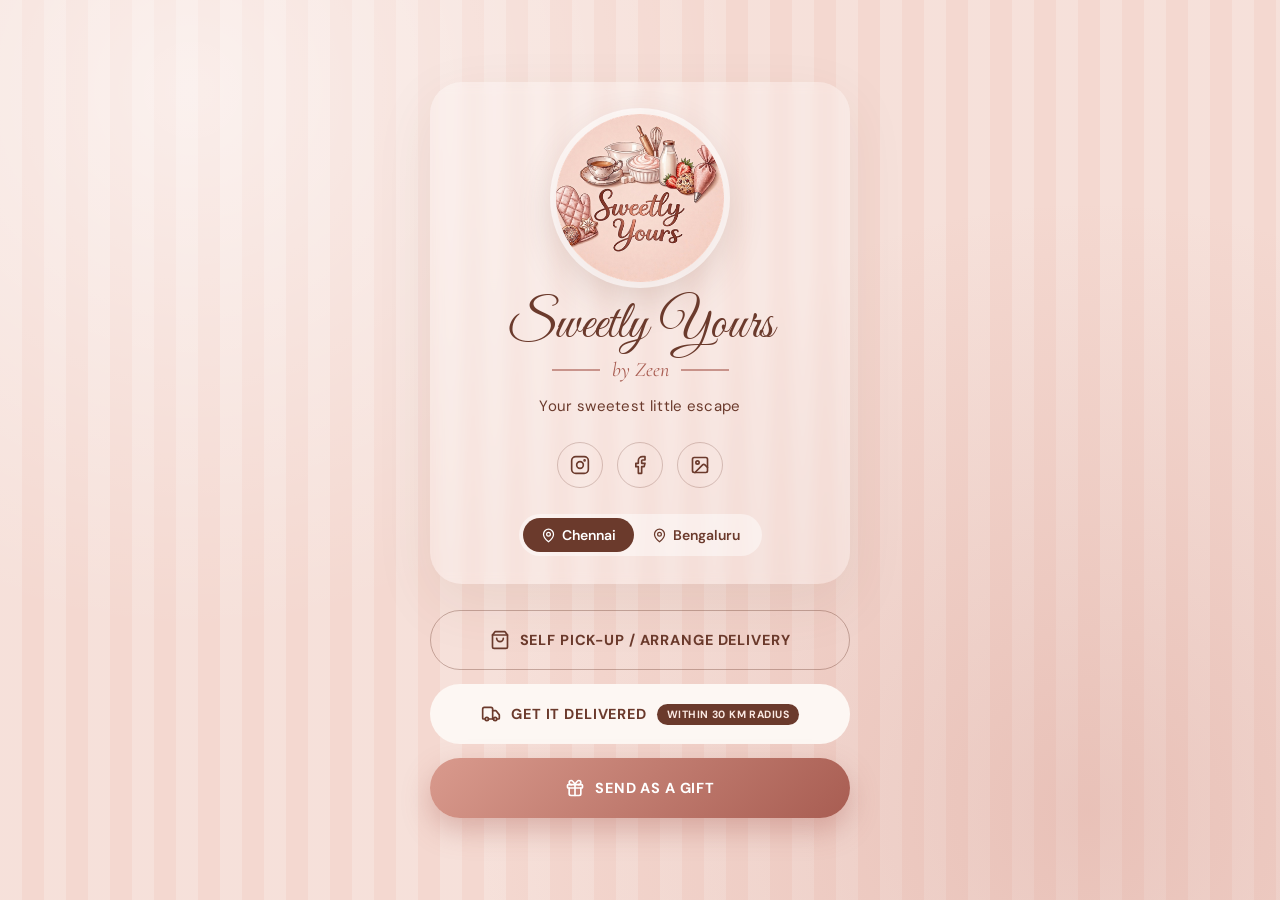
==== commit e7abb74a: "Add the Facebook page to the website A Facebook button on the home page next to Instagram, a Faceboo" ====
--- a/index.html
+++ b/index.html
@@ -9,11 +9,34 @@
   <link rel="preconnect" href="https://fonts.gstatic.com" crossorigin>
   <link href="https://fonts.googleapis.com/css2?family=Cormorant+Garamond:ital,wght@0,600;0,700;1,500&family=DM+Sans:opsz,wght@9..40,400;9..40,500;9..40,600;9..40,700&family=Great+Vibes&display=swap" rel="stylesheet">
   <link rel="stylesheet" href="css/style.css">
-  <title>Sweetly Yours by Zeen · Home of the OG Cookie Pie</title>
-  <meta name="description" content="Sweetly Yours by Zeen: home of the OG Cookie Pie. Gooey cookie pies, cakes and handcrafted chocolates, baked fresh to order in Chennai and Bengaluru.">
-  <meta property="og:title" content="Sweetly Yours by Zeen">
-  <meta property="og:description" content="Your sweetest little escape. Home of the OG Cookie Pie.">
-  <meta property="og:image" content="assets/img/og-cookie-pie-full.jpg">
+  <title>Sweetly Yours by Zeen | OG Cookie Pie & Desserts in Chennai and Bengaluru</title>
+  <meta name="description" content="Order the OG Cookie Pie, Caramel Crunch Cake, Tres Leches, Lava Brownie Tin, Biscoff Banoffee and handcrafted bonbons from Sweetly Yours by Zeen. Pick-up, delivery and gifting in Chennai and Bengaluru.">
+  <link rel="canonical" href="https://www.sweetlyyoursbyzeen.com/">
+  <meta property="og:type" content="website">
+  <meta property="og:site_name" content="Sweetly Yours by Zeen">
+  <meta property="og:title" content="Sweetly Yours by Zeen | OG Cookie Pie & Desserts in Chennai and Bengaluru">
+  <meta property="og:description" content="Order the OG Cookie Pie, Caramel Crunch Cake, Tres Leches, Lava Brownie Tin, Biscoff Banoffee and handcrafted bonbons from Sweetly Yours by Zeen. Pick-up, delivery and gifting in Chennai and Bengaluru.">
+  <meta property="og:url" content="https://www.sweetlyyoursbyzeen.com/">
+  <meta property="og:image" content="https://www.sweetlyyoursbyzeen.com/assets/img/share.jpg">
+  <meta property="og:image:width" content="1200">
+  <meta property="og:image:height" content="630">
+  <meta name="twitter:card" content="summary_large_image">
+  <script type="application/ld+json">
+  {
+    "@context": "https://schema.org",
+    "@type": "Bakery",
+    "name": "Sweetly Yours by Zeen",
+    "alternateName": "Sweetly Yours",
+    "url": "https://www.sweetlyyoursbyzeen.com/",
+    "logo": "https://www.sweetlyyoursbyzeen.com/assets/img/logo.png",
+    "image": "https://www.sweetlyyoursbyzeen.com/assets/img/share.jpg",
+    "description": "Home bakery known for the OG Cookie Pie, with cakes, desserts and handcrafted bonbons. Pick-up, delivery and gifting in Chennai and Bengaluru.",
+    "servesCuisine": ["Desserts", "Bakery"],
+    "areaServed": [{ "@type": "City", "name": "Chennai" }, { "@type": "City", "name": "Bengaluru" }],
+    "hasMenu": "https://www.sweetlyyoursbyzeen.com/menu.html",
+    "sameAs": ["https://www.instagram.com/sweetlyyours.byzeen/", "https://www.facebook.com/profile.php?id=61596770668055"]
+  }
+  </script>
 </head>
 <body data-page="landing">
   <main class="landing">
@@ -24,6 +47,7 @@
       <p class="landing__tagline">Your sweetest little escape</p>
       <div class="landing__social">
         <a class="circle-btn" data-ig data-icon="instagram" href="#" target="_blank" rel="noopener" aria-label="Instagram"></a>
+        <a class="circle-btn" data-fb data-icon="facebook" href="#" target="_blank" rel="noopener" aria-label="Facebook"></a>
         <a class="circle-btn" data-icon="image" href="gallery.html" aria-label="Gallery"></a>
       </div>
       <div class="city-switch" role="group" aria-label="Choose your city"></div>
@@ -36,6 +60,7 @@
     </nav>
   </main>
   <script src="js/config.js"></script>
+  <script src="js/areas.js"></script>
   <script src="js/app.js"></script>
 </body>
 </html>
--- a/css/style.css
+++ b/css/style.css
@@ -493,7 +493,13 @@
   .card__media img { height: 118px; }
   .add-btn { width: 96px; }
   .brand__name { font-size: 26px; }
+}
+/* Phones: the Gallery button shows its icon only, so it never runs into the logo. */
+@media (max-width: 600px) {
   .head-btn span.lbl { display: none; }
+}
+@media (max-width: 440px) {
+  .brand__name { font-size: 26px; }
 }
 
 /* ---------- Floating cart bar ---------- */
@@ -559,7 +565,8 @@
 .sheet__body { padding: 16px 20px; overflow-y: auto; flex: 1; }
 .sheet__foot { padding: 14px 20px calc(14px + env(safe-area-inset-bottom)); border-top: 1px solid var(--line); }
 
-.product-hero { width: 100%; aspect-ratio: 16 / 10; object-fit: cover; border-radius: 16px; }
+.product-hero { width: 100%; aspect-ratio: 1 / 1; object-fit: cover; border-radius: 16px; }
+.product-hero--tall { aspect-ratio: 4 / 5; }
 .product-desc { color: var(--muted); line-height: 1.55; font-size: 14.5px; }
 .opt-group { margin-top: 18px; }
 .opt-group h3 { margin: 0 0 10px; font-size: 15px; display: flex; justify-content: space-between; }
@@ -726,6 +733,12 @@
 .sent h3 { margin: 14px 0 4px; font-family: var(--serif); font-size: 28px; }
 .sent__id { margin: 0 0 8px; font-size: 15px; }
 .sent__id b { letter-spacing: .04em; color: var(--cocoa); }
+.sent__actions { display: grid; gap: 6px; margin-top: 18px; text-align: center; }
+.sent__actions .btn { flex: none; width: 100%; }
+.sent__actions .btn svg { width: 20px; height: 20px; }
+.sent__actions .fine { margin: 0 0 12px; }
+.btn--chat { background: transparent; color: var(--ink, inherit); border: 1.5px solid var(--blush-deep); }
+.btn--chat svg { color: #25d366; }
 .sent__track { display: inline-flex; align-items: center; gap: 8px; margin-top: 14px; padding: 10px 16px; border-radius: 999px; border: 1.5px solid var(--blush-deep); color: var(--rose-dark); font-weight: 600; text-decoration: none; }
 .btn--light { background: var(--cream); color: var(--cocoa); border: 1.5px solid var(--line); }
 .chip-btn { display: inline-flex; align-items: center; gap: 6px; padding: 9px 14px; border-radius: 999px; border: 1.5px solid var(--line); background: #fff; color: var(--cocoa); font-weight: 600; font-size: 13.5px; text-decoration: none; }
@@ -827,6 +840,12 @@
 .btn--upi { background: linear-gradient(90deg, #5f259f, #097939); }
 .pay__qr-wrap { text-align: center; }
 .pay__qr, .pay__qr-img { width: 216px; margin: 0 auto; padding: 8px; background: #fff; border-radius: 12px; border: 1px solid var(--line); }
+.pay__qr-img--card { display: block; width: min(300px, 100%); padding: 0; border: 0; border-radius: 14px; box-shadow: 0 2px 10px rgba(107,58,44,.12); }
+.pay__save { display: inline-flex; margin: 12px auto 0; }
+.pay__save.btn { display: flex; width: min(300px, 100%); flex: none; }
+.pay__steps { margin: 4px 0 0; padding-left: 22px; font-size: 14px; line-height: 1.6; color: var(--ink); }
+.pay__steps li { margin: 2px 0; }
+.pay__app { flex: none; width: 100%; min-height: 46px; font-size: 14px; font-weight: 600; }
 .pay__qr img, .pay__qr canvas { margin: 0 auto; }
 .pay__more summary { cursor: pointer; font-weight: 600; color: var(--rose-dark); font-size: 14px; }
 .pay__more[open] summary { margin-bottom: 12px; }
@@ -844,6 +863,7 @@
 .status-pill--pay-unpaid { background: #f6efed; color: #8a6f66; }
 .status-pill--pay-submitted { background: #fbf0d6; color: #8a6514; }
 .status-pill--pay-paid { background: #e7f4ea; color: var(--green); }
+.status-pill--pay-refunded { background: #e8eef8; color: #2f5d9b; }
 .chip-btn { white-space: nowrap; flex: none; }
 
 /* ---------- Prep info, slots, add-ons, store address ---------- */
@@ -886,3 +906,86 @@
   .mode-btn { font-size: 13px; letter-spacing: .03em; padding: 12px 16px; gap: 8px; }
   .mode-btn .pill { font-size: 10px; padding: 4px 8px; }
 }
+
+/* ---------- Option notes, product photo gallery ---------- */
+.opt__note { display: block; font-size: 12px; font-weight: 500; color: var(--muted); margin-top: 1px; }
+.opt b { text-align: right; }
+.swipe { position: relative; }
+.swipe__track { display: flex; overflow-x: auto; scroll-snap-type: x mandatory; scrollbar-width: none; border-radius: 14px; }
+.swipe__track::-webkit-scrollbar { display: none; }
+.swipe__track > img { flex: 0 0 100%; scroll-snap-align: start; border-radius: 0; }
+.swipe__dots { position: absolute; left: 0; right: 0; bottom: 8px; display: flex; justify-content: center; gap: 5px; pointer-events: none; }
+.swipe__dots span { width: 6px; height: 6px; border-radius: 3px; background: rgba(255,255,255,.65); box-shadow: 0 0 2px rgba(0,0,0,.3); transition: width .2s; }
+.swipe__dots span.on { width: 14px; background: #fff; }
+.swipe__arrow { position: absolute; top: 50%; transform: translateY(-50%); width: 32px; height: 32px; display: none; place-items: center; border-radius: 50%; background: rgba(255,255,255,.9); color: var(--cocoa); box-shadow: 0 2px 6px rgba(0,0,0,.2); }
+.swipe__arrow svg { width: 16px; height: 16px; }
+.swipe__arrow--prev { left: 8px; }
+.swipe__arrow--next { right: 8px; }
+@media (hover: hover) and (pointer: fine) { .swipe__arrow { display: grid; } }
+.card__media .swipe { width: 140px; }
+.card__media .swipe__track { border-radius: 14px; }
+.card__media .card__img, .card__media > .card__img { width: 140px; height: 140px; object-fit: cover; border-radius: 14px; background: var(--blush); cursor: pointer; }
+.card__media .swipe__track > img { border-radius: 0; }
+.card__media .swipe__dots { bottom: 28px; }
+.card__media .swipe__arrow { width: 26px; height: 26px; top: 45%; }
+@media (max-width: 400px) {
+  .card__media .swipe, .card__media .card__img { width: 118px; }
+  .card__media .card__img { height: 118px; }
+}
+.card__media { align-self: flex-start; }
+.store-addr__map { display: inline-flex; align-items: center; gap: 5px; margin-top: 6px; color: var(--rose-dark); font-weight: 600; text-decoration: none; }
+.store-addr__map svg { width: 14px; height: 14px; margin: 0; }
+
+/* ---------- Owner's VIP delivery ---------- */
+.vip { display: flex; align-items: center; gap: 12px; width: 100%; padding: 14px 16px; border-radius: 16px; border: 1.5px dashed var(--gold); background: linear-gradient(135deg, #fffaf0, #fdf1d8); text-align: left; color: var(--cocoa); }
+.vip__text { flex: 1; min-width: 0; }
+.vip__text b { display: block; font-size: 15px; }
+.vip__text small { display: block; margin-top: 2px; color: var(--muted); font-size: 12.5px; line-height: 1.4; }
+.vip__price { flex: none; text-align: right; font-weight: 700; font-size: 15px; }
+.vip__price small { display: block; margin-top: 2px; font-size: 11.5px; font-weight: 600; color: #9a7520; text-transform: uppercase; letter-spacing: .05em; }
+.vip[aria-pressed="true"] { border-style: solid; background: linear-gradient(135deg, #f8e7b8, #e9c97a); box-shadow: 0 6px 18px rgba(201,162,74,.35); }
+.vip[aria-pressed="true"] .vip__price small { color: var(--cocoa); }
+.cart-item__addon { margin: -4px 0 8px; font-size: 13px; color: var(--rose-dark); display: flex; justify-content: space-between; gap: 8px; }
+.cart-item__addon b { font-weight: 600; color: var(--ink); }
+.sheet .addons { margin-top: 18px; }
+
+/* ---------- Dashboard live alerts ---------- */
+.alert-bar { display: flex; align-items: center; justify-content: center; gap: 8px; width: 100%; margin: 4px 0 6px; padding: 12px 14px; border-radius: 14px; background: #fbf0d6; color: #8a6514; font-weight: 600; font-size: 14px; border: 1.5px dashed #e3c77a; }
+.alert-bar svg { width: 18px; height: 18px; }
+.status-pill--pay-paying { background: #e8e6fb; color: #4b3fb3; animation: pulse 1.4s ease-in-out infinite; }
+@keyframes pulse { 50% { opacity: .55; } }
+
+/* ---------- Delivery location (area search, pin on map) ---------- */
+.loc-actions { display: grid; grid-template-columns: 1fr 1fr; gap: 10px; }
+.loc-act { display: inline-flex; align-items: center; justify-content: center; gap: 8px; min-height: 48px; padding: 0 12px; border-radius: 14px; background: var(--cream); border: 1.5px solid var(--line); color: var(--cocoa); font-weight: 600; font-size: 14px; }
+.loc-act svg { width: 18px; height: 18px; color: var(--rose-dark); }
+.loc-act--dash { border: 1.5px dashed var(--rose); color: var(--rose-dark); background: #fff7f4; }
+.area-field { position: relative; }
+.area-search { display: flex; align-items: center; gap: 8px; padding: 0 12px; border: 1.5px solid var(--line); border-radius: 12px; background: var(--cream); }
+.area-search:focus-within { border-color: var(--rose); background: #fff; }
+.area-search svg { width: 18px; height: 18px; color: var(--muted); flex: none; }
+.area-search input { flex: 1; min-width: 0; padding: 12px 0; border: 0; outline: 0; background: transparent; font-size: 15px; }
+.area-results { display: grid; gap: 2px; padding: 6px; border: 1.5px solid var(--line); border-radius: 12px; background: #fff; box-shadow: var(--shadow); }
+.area-results button { display: flex; gap: 8px; align-items: flex-start; padding: 9px 8px; border-radius: 8px; text-align: left; font-size: 13.5px; line-height: 1.4; color: var(--muted); }
+.area-results button b { color: var(--ink); font-weight: 600; }
+.area-results button:hover { background: var(--cream); }
+.area-results svg { width: 16px; height: 16px; margin-top: 2px; color: var(--rose); flex: none; }
+.area-results .fine { margin: 4px 6px; }
+.pinmap { position: fixed; inset: 0; z-index: 70; background: rgba(44,26,20,.55); display: grid; place-items: center; padding: 16px; }
+.pinmap__box { width: 100%; max-width: 520px; display: grid; gap: 12px; padding: 16px; border-radius: 20px; background: #fff; }
+.pinmap__head { display: flex; align-items: center; justify-content: space-between; }
+.pinmap__head h3 { margin: 0; font-family: var(--serif); font-size: 24px; }
+.pinmap__map { position: relative; height: min(60vh, 420px); border-radius: 14px; overflow: hidden; background: var(--blush); }
+#pin-map { position: absolute; inset: 0; }
+.pinmap__pin { position: absolute; left: 50%; top: 50%; z-index: 500; transform: translate(-50%, -100%); color: var(--rose-dark); pointer-events: none; }
+.pinmap__pin svg { width: 40px; height: 40px; fill: #fff; filter: drop-shadow(0 2px 3px rgba(0,0,0,.35)); }
+.pinmap .fine { margin: 0; text-align: center; }
+.powered-by { margin: 2px 8px 2px; text-align: right; font-size: 11px; color: var(--muted); }
+
+/* ---------- Egg / eggless marks ---------- */
+.diet { display: inline-grid; place-items: center; flex: none; width: 15px; height: 15px; margin-right: 7px; border: 1.5px solid; border-radius: 3px; background: #fff; vertical-align: -1px; }
+.diet::after { content: ""; width: 7px; height: 7px; border-radius: 50%; background: currentColor; }
+.diet--egg { color: #e2b100; }
+.diet--veg { color: #2e8b3e; }
+.product-diet { display: flex; align-items: center; margin: 12px 0 0; font-size: 13px; font-weight: 600; color: var(--muted); }
+.prep-info__note { margin: 6px 0 0; font-weight: 600; color: var(--cocoa); }
